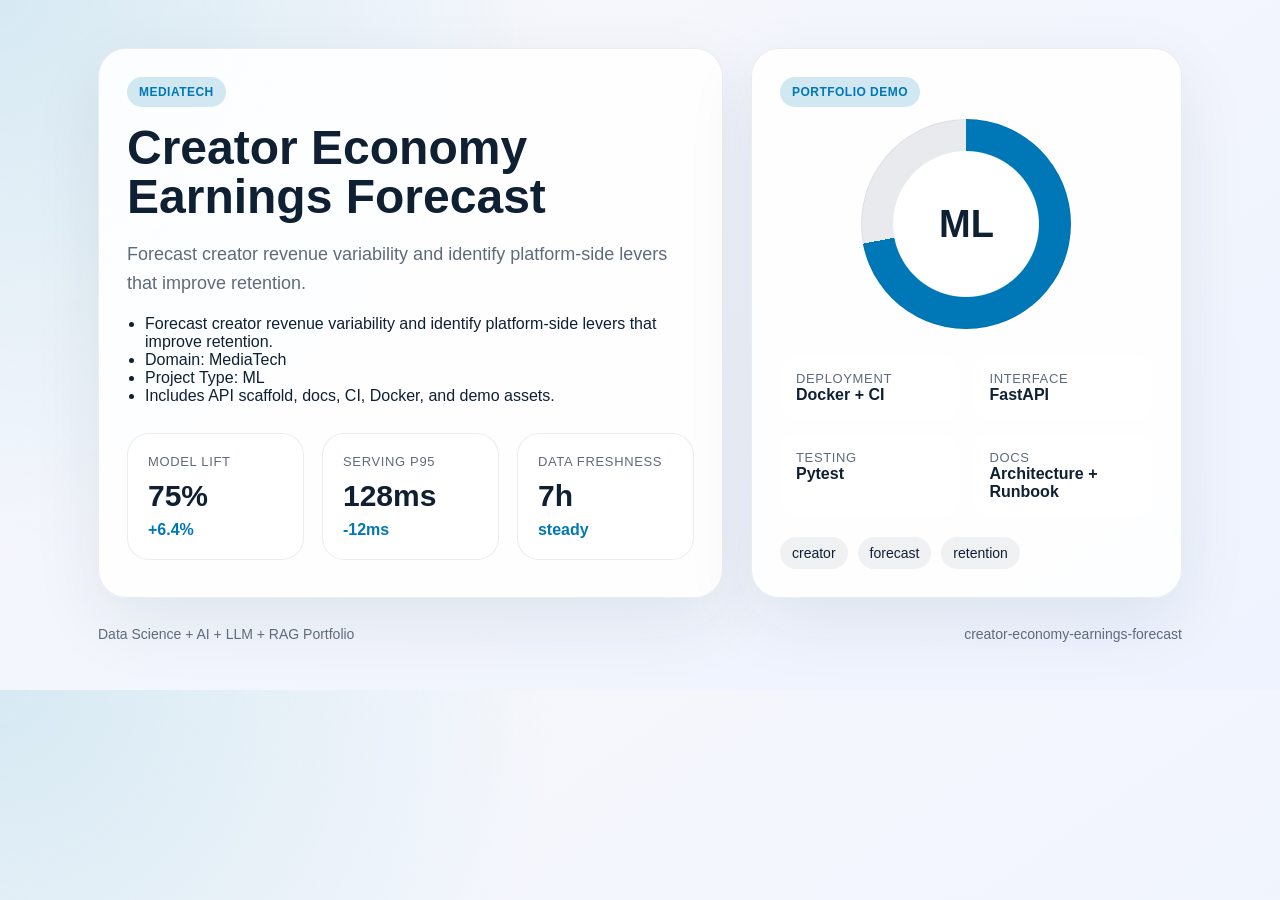
==== demo/index.html @ 2a07b295 "Publish production-ready portfolio project" ====
<!doctype html>
        <html lang="en">
        <head>
          <meta charset="utf-8">
          <meta name="viewport" content="width=device-width, initial-scale=1">
          <title>Creator Economy Earnings Forecast</title>
          <style>
            :root {
              --accent: #0077b6;
              --ink: #102033;
              --muted: #5f6b7a;
              --card: rgba(255,255,255,0.88);
              --bg-1: #f7f8fb;
              --bg-2: #eef3ff;
            }
            * { box-sizing: border-box; }
            body {
              margin: 0;
              font-family: "Avenir Next", "Segoe UI", sans-serif;
              color: var(--ink);
              background:
                radial-gradient(circle at top left, color-mix(in srgb, var(--accent) 16%, white), transparent 38%),
                linear-gradient(145deg, var(--bg-1), var(--bg-2));
            }
            main {
              max-width: 1180px;
              margin: 0 auto;
              padding: 48px;
            }
            .hero {
              display: grid;
              grid-template-columns: 1.45fr 1fr;
              gap: 28px;
              align-items: stretch;
            }
            .panel {
              background: var(--card);
              border: 1px solid rgba(16, 32, 51, 0.08);
              border-radius: 28px;
              padding: 28px;
              box-shadow: 0 24px 70px rgba(16, 32, 51, 0.08);
            }
            .eyebrow {
              display: inline-flex;
              padding: 8px 12px;
              border-radius: 999px;
              background: color-mix(in srgb, var(--accent) 18%, white);
              color: var(--accent);
              font-weight: 700;
              letter-spacing: 0.04em;
              text-transform: uppercase;
              font-size: 12px;
            }
            h1 {
              font-size: 48px;
              line-height: 1.03;
              margin: 16px 0 18px;
            }
            p {
              color: var(--muted);
              font-size: 18px;
              line-height: 1.6;
              margin: 0 0 18px;
            }
            ul {
              margin: 18px 0 0;
              padding-left: 18px;
              color: var(--ink);
            }
            .cards {
              display: grid;
              grid-template-columns: repeat(3, 1fr);
              gap: 18px;
              margin-top: 28px;
            }
            .card {
              background: white;
              border-radius: 22px;
              padding: 20px;
              border: 1px solid rgba(16, 32, 51, 0.08);
            }
            .card span, .meta span {
              display: block;
              color: var(--muted);
              font-size: 13px;
              text-transform: uppercase;
              letter-spacing: 0.05em;
            }
            .card strong {
              display: block;
              font-size: 30px;
              margin: 10px 0 8px;
            }
            .card em {
              color: var(--accent);
              font-style: normal;
              font-weight: 700;
            }
            .visual {
              min-height: 100%;
              display: flex;
              flex-direction: column;
              justify-content: space-between;
            }
            .ring {
              width: 210px;
              height: 210px;
              margin: 12px auto 26px;
              border-radius: 50%;
              background:
                radial-gradient(circle closest-side, white 69%, transparent 70%),
                conic-gradient(var(--accent) 0 72%, rgba(16, 32, 51, 0.09) 72% 100%);
              display: grid;
              place-items: center;
              box-shadow: inset 0 0 0 1px rgba(16, 32, 51, 0.05);
            }
            .ring strong {
              font-size: 38px;
            }
            .meta {
              display: grid;
              grid-template-columns: repeat(2, 1fr);
              gap: 14px;
            }
            .meta article {
              background: white;
              border-radius: 18px;
              padding: 16px;
            }
            .tag-list {
              display: flex;
              flex-wrap: wrap;
              gap: 10px;
              list-style: none;
              padding: 0;
              margin: 20px 0 0;
            }
            .tag-list li {
              padding: 8px 12px;
              border-radius: 999px;
              background: rgba(16, 32, 51, 0.06);
              font-size: 14px;
            }
            .footer {
              margin-top: 28px;
              display: flex;
              justify-content: space-between;
              color: var(--muted);
              font-size: 14px;
            }
          </style>
        </head>
        <body>
          <main>
            <section class="hero">
              <div class="panel">
                <span class="eyebrow">MediaTech</span>
                <h1>Creator Economy Earnings Forecast</h1>
                <p>Forecast creator revenue variability and identify platform-side levers that improve retention.</p>
                <ul>
                  <li>Forecast creator revenue variability and identify platform-side levers that improve retention.</li><li>Domain: MediaTech</li><li>Project Type: ML</li><li>Includes API scaffold, docs, CI, Docker, and demo assets.</li>
                </ul>
                <div class="cards">
                  <article class='card'><span>Model Lift</span><strong>75%</strong><em>+6.4%</em></article>
<article class='card'><span>Serving P95</span><strong>128ms</strong><em>-12ms</em></article>
<article class='card'><span>Data Freshness</span><strong>7h</strong><em>steady</em></article>
                </div>
              </div>
              <div class="panel visual">
                <div>
                  <span class="eyebrow">Portfolio Demo</span>
                  <div class="ring"><strong>ML</strong></div>
                </div>
                <div class="meta">
                  <article><span>Deployment</span><strong>Docker + CI</strong></article>
                  <article><span>Interface</span><strong>FastAPI</strong></article>
                  <article><span>Testing</span><strong>Pytest</strong></article>
                  <article><span>Docs</span><strong>Architecture + Runbook</strong></article>
                </div>
                <ul class="tag-list"><li>creator</li><li>forecast</li><li>retention</li></ul>
              </div>
            </section>
            <div class="footer">
              <span>Data Science + AI + LLM + RAG Portfolio</span>
              <span>creator-economy-earnings-forecast</span>
            </div>
          </main>
        </body>
        </html>
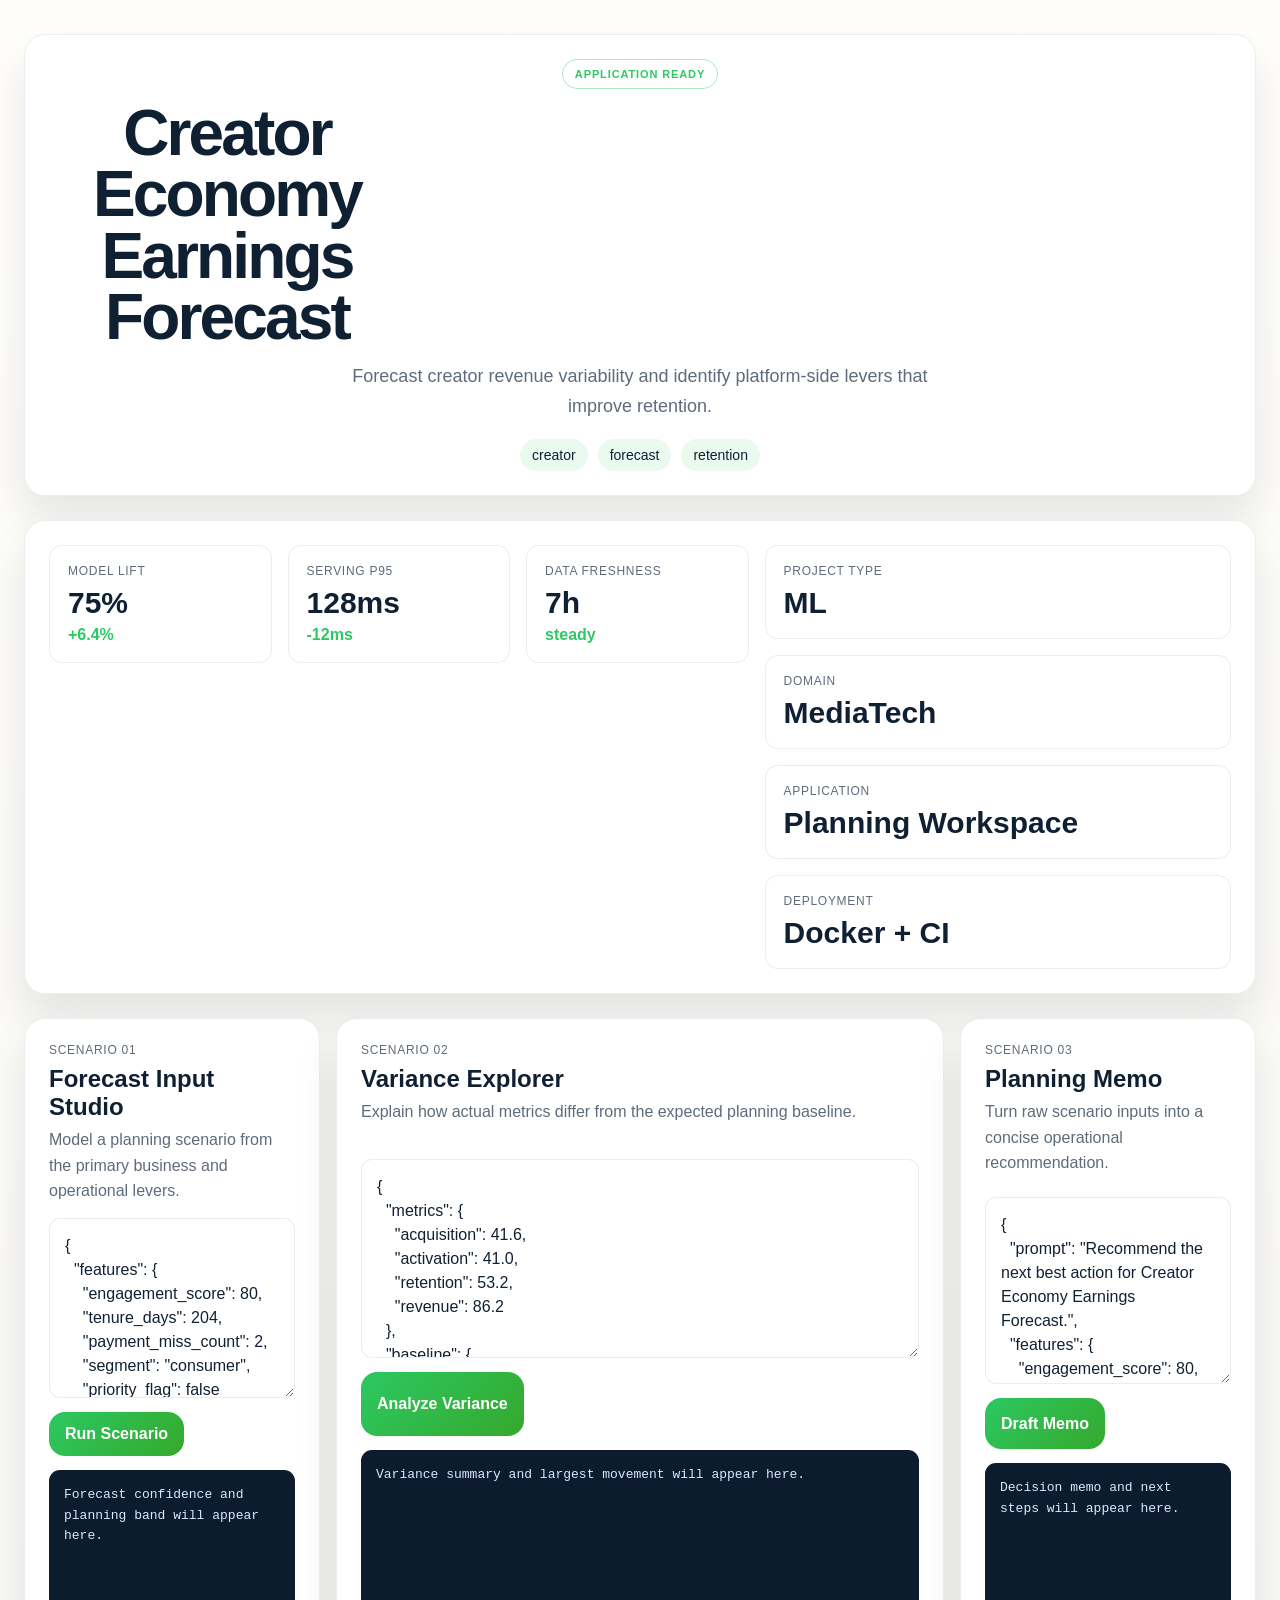
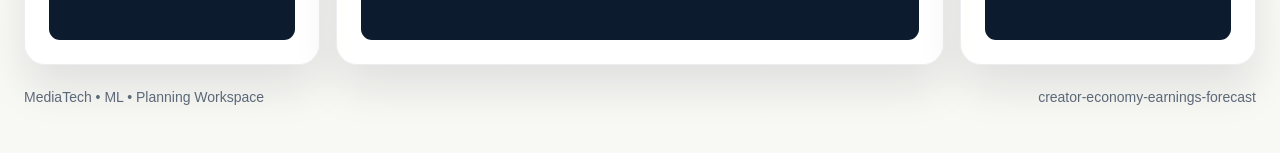
==== commit f8262d63: "Publish production-ready portfolio project" ====
--- a/demo/index.html
+++ b/demo/index.html
@@ -5,186 +5,110 @@
           <meta charset="utf-8">
           <meta name="viewport" content="width=device-width, initial-scale=1">
           <title>Creator Economy Earnings Forecast</title>
-          <style>
-            :root {
-              --accent: #0077b6;
-              --ink: #102033;
-              --muted: #5f6b7a;
-              --card: rgba(255,255,255,0.88);
-              --bg-1: #f7f8fb;
-              --bg-2: #eef3ff;
-            }
-            * { box-sizing: border-box; }
-            body {
-              margin: 0;
-              font-family: "Avenir Next", "Segoe UI", sans-serif;
-              color: var(--ink);
-              background:
-                radial-gradient(circle at top left, color-mix(in srgb, var(--accent) 16%, white), transparent 38%),
-                linear-gradient(145deg, var(--bg-1), var(--bg-2));
-            }
-            main {
-              max-width: 1180px;
-              margin: 0 auto;
-              padding: 48px;
-            }
-            .hero {
-              display: grid;
-              grid-template-columns: 1.45fr 1fr;
-              gap: 28px;
-              align-items: stretch;
-            }
-            .panel {
-              background: var(--card);
-              border: 1px solid rgba(16, 32, 51, 0.08);
-              border-radius: 28px;
-              padding: 28px;
-              box-shadow: 0 24px 70px rgba(16, 32, 51, 0.08);
-            }
-            .eyebrow {
-              display: inline-flex;
-              padding: 8px 12px;
-              border-radius: 999px;
-              background: color-mix(in srgb, var(--accent) 18%, white);
-              color: var(--accent);
-              font-weight: 700;
-              letter-spacing: 0.04em;
-              text-transform: uppercase;
-              font-size: 12px;
-            }
-            h1 {
-              font-size: 48px;
-              line-height: 1.03;
-              margin: 16px 0 18px;
-            }
-            p {
-              color: var(--muted);
-              font-size: 18px;
-              line-height: 1.6;
-              margin: 0 0 18px;
-            }
-            ul {
-              margin: 18px 0 0;
-              padding-left: 18px;
-              color: var(--ink);
-            }
-            .cards {
-              display: grid;
-              grid-template-columns: repeat(3, 1fr);
-              gap: 18px;
-              margin-top: 28px;
-            }
-            .card {
-              background: white;
-              border-radius: 22px;
-              padding: 20px;
-              border: 1px solid rgba(16, 32, 51, 0.08);
-            }
-            .card span, .meta span {
-              display: block;
-              color: var(--muted);
-              font-size: 13px;
-              text-transform: uppercase;
-              letter-spacing: 0.05em;
-            }
-            .card strong {
-              display: block;
-              font-size: 30px;
-              margin: 10px 0 8px;
-            }
-            .card em {
-              color: var(--accent);
-              font-style: normal;
-              font-weight: 700;
-            }
-            .visual {
-              min-height: 100%;
-              display: flex;
-              flex-direction: column;
-              justify-content: space-between;
-            }
-            .ring {
-              width: 210px;
-              height: 210px;
-              margin: 12px auto 26px;
-              border-radius: 50%;
-              background:
-                radial-gradient(circle closest-side, white 69%, transparent 70%),
-                conic-gradient(var(--accent) 0 72%, rgba(16, 32, 51, 0.09) 72% 100%);
-              display: grid;
-              place-items: center;
-              box-shadow: inset 0 0 0 1px rgba(16, 32, 51, 0.05);
-            }
-            .ring strong {
-              font-size: 38px;
-            }
-            .meta {
-              display: grid;
-              grid-template-columns: repeat(2, 1fr);
-              gap: 14px;
-            }
-            .meta article {
-              background: white;
-              border-radius: 18px;
-              padding: 16px;
-            }
-            .tag-list {
-              display: flex;
-              flex-wrap: wrap;
-              gap: 10px;
-              list-style: none;
-              padding: 0;
-              margin: 20px 0 0;
-            }
-            .tag-list li {
-              padding: 8px 12px;
-              border-radius: 999px;
-              background: rgba(16, 32, 51, 0.06);
-              font-size: 14px;
-            }
-            .footer {
-              margin-top: 28px;
-              display: flex;
-              justify-content: space-between;
-              color: var(--muted);
-              font-size: 14px;
-            }
-          </style>
+          <link rel="stylesheet" href="./styles.css">
         </head>
-        <body>
-          <main>
+        <body class="surface-paper">
+          <div class="page layout-board eyebrow-outline headline-compact modules-3 hero-align-center">
             <section class="hero">
-              <div class="panel">
-                <span class="eyebrow">MediaTech</span>
-                <h1>Creator Economy Earnings Forecast</h1>
-                <p>Forecast creator revenue variability and identify platform-side levers that improve retention.</p>
-                <ul>
-                  <li>Forecast creator revenue variability and identify platform-side levers that improve retention.</li><li>Domain: MediaTech</li><li>Project Type: ML</li><li>Includes API scaffold, docs, CI, Docker, and demo assets.</li>
+              <div class="panel hero-copy">
+                <span class="eyebrow" data-health>Planning Workspace</span>
+                <h1 id="project-title">Creator Economy Earnings Forecast</h1>
+                <p id="project-summary" class="lead">Forecast creator revenue variability and identify platform-side levers that improve retention.</p>
+                <ul id="project-tags" class="tag-list">
+                  <li>creator</li><li>forecast</li><li>retention</li>
                 </ul>
-                <div class="cards">
+              </div>
+              <div class="panel hero-side">
+                <div class="metric-grid">
                   <article class='card'><span>Model Lift</span><strong>75%</strong><em>+6.4%</em></article>
 <article class='card'><span>Serving P95</span><strong>128ms</strong><em>-12ms</em></article>
 <article class='card'><span>Data Freshness</span><strong>7h</strong><em>steady</em></article>
                 </div>
-              </div>
-              <div class="panel visual">
-                <div>
-                  <span class="eyebrow">Portfolio Demo</span>
-                  <div class="ring"><strong>ML</strong></div>
+                <div class="mini-grid">
+                  <article class='mini-card'><span>Project Type</span><strong>ML</strong></article><article class='mini-card'><span>Domain</span><strong>MediaTech</strong></article><article class='mini-card'><span>Application</span><strong>Planning Workspace</strong></article><article class='mini-card'><span>Deployment</span><strong>Docker + CI</strong></article>
                 </div>
-                <div class="meta">
-                  <article><span>Deployment</span><strong>Docker + CI</strong></article>
-                  <article><span>Interface</span><strong>FastAPI</strong></article>
-                  <article><span>Testing</span><strong>Pytest</strong></article>
-                  <article><span>Docs</span><strong>Architecture + Runbook</strong></article>
-                </div>
-                <ul class="tag-list"><li>creator</li><li>forecast</li><li>retention</li></ul>
               </div>
             </section>
-            <div class="footer">
-              <span>Data Science + AI + LLM + RAG Portfolio</span>
+            <section class="app-grid">
+              <article class="panel module js-module span-normal">
+          <div class="module-header">
+            <span>Scenario 01</span>
+            <h2>Forecast Input Studio</h2>
+            <p>Model a planning scenario from the primary business and operational levers.</p>
+          </div>
+          <textarea class="js-input">{
+  &quot;features&quot;: {
+    &quot;engagement_score&quot;: 80,
+    &quot;tenure_days&quot;: 204,
+    &quot;payment_miss_count&quot;: 2,
+    &quot;segment&quot;: &quot;consumer&quot;,
+    &quot;priority_flag&quot;: false
+  }
+}</textarea>
+          <div class="button-row">
+            <button class="js-run" data-endpoint="/score" data-input-mode="json">Run Scenario</button>
+          </div>
+          <pre class="js-output">Forecast confidence and planning band will appear here.</pre>
+        </article>
+<article class="panel module js-module span-wide">
+          <div class="module-header">
+            <span>Scenario 02</span>
+            <h2>Variance Explorer</h2>
+            <p>Explain how actual metrics differ from the expected planning baseline.</p>
+          </div>
+          <textarea class="js-input">{
+  &quot;metrics&quot;: {
+    &quot;acquisition&quot;: 41.6,
+    &quot;activation&quot;: 41.0,
+    &quot;retention&quot;: 53.2,
+    &quot;revenue&quot;: 86.2
+  },
+  &quot;baseline&quot;: {
+    &quot;acquisition&quot;: 38.27,
+    &quot;activation&quot;: 37.72,
+    &quot;retention&quot;: 48.94,
+    &quot;revenue&quot;: 79.3
+  }
+}</textarea>
+          <div class="button-row">
+            <button class="js-run" data-endpoint="/analyze" data-input-mode="json">Analyze Variance</button>
+          </div>
+          <pre class="js-output">Variance summary and largest movement will appear here.</pre>
+        </article>
+<article class="panel module js-module span-normal">
+          <div class="module-header">
+            <span>Scenario 03</span>
+            <h2>Planning Memo</h2>
+            <p>Turn raw scenario inputs into a concise operational recommendation.</p>
+          </div>
+          <textarea class="js-input">{
+  &quot;prompt&quot;: &quot;Recommend the next best action for Creator Economy Earnings Forecast.&quot;,
+  &quot;features&quot;: {
+    &quot;engagement_score&quot;: 80,
+    &quot;tenure_days&quot;: 204,
+    &quot;payment_miss_count&quot;: 2,
+    &quot;segment&quot;: &quot;consumer&quot;,
+    &quot;priority_flag&quot;: false
+  },
+  &quot;metrics&quot;: {
+    &quot;acquisition&quot;: 41.6,
+    &quot;activation&quot;: 41.0,
+    &quot;retention&quot;: 53.2,
+    &quot;revenue&quot;: 86.2
+  }
+}</textarea>
+          <div class="button-row">
+            <button class="js-run" data-endpoint="/recommend" data-input-mode="json">Draft Memo</button>
+          </div>
+          <pre class="js-output">Decision memo and next steps will appear here.</pre>
+        </article>
+            </section>
+            <footer class="footer">
+              <span>MediaTech • ML • Planning Workspace</span>
               <span>creator-economy-earnings-forecast</span>
-            </div>
-          </main>
+            </footer>
+          </div>
+          <script id="bootstrap-data" type="application/json">{"project": {"slug": "creator-economy-earnings-forecast", "title": "Creator Economy Earnings Forecast", "project_type": "ml", "domain": "MediaTech", "summary": "Forecast creator revenue variability and identify platform-side levers that improve retention.", "tags": ["creator", "forecast", "retention"]}, "app_archetype": "planner", "ui_profile": {"layout": "board", "surface": "paper", "font_stack": "\"Manrope\", \"Segoe UI\", sans-serif", "radius": 21, "shadow": 43, "eyebrow_style": "outline", "module_columns": 3, "hero_align": "center", "headline_mode": "compact"}, "app_modules": [{"label": "Scenario 01", "title": "Forecast Input Studio", "description": "Model a planning scenario from the primary business and operational levers.", "endpoint": "/score", "input_mode": "json", "cta": "Run Scenario", "prefill": "{\n  \"features\": {\n    \"engagement_score\": 80,\n    \"tenure_days\": 204,\n    \"payment_miss_count\": 2,\n    \"segment\": \"consumer\",\n    \"priority_flag\": false\n  }\n}", "hint": "Forecast confidence and planning band will appear here.", "span": "normal"}, {"label": "Scenario 02", "title": "Variance Explorer", "description": "Explain how actual metrics differ from the expected planning baseline.", "endpoint": "/analyze", "input_mode": "json", "cta": "Analyze Variance", "prefill": "{\n  \"metrics\": {\n    \"acquisition\": 41.6,\n    \"activation\": 41.0,\n    \"retention\": 53.2,\n    \"revenue\": 86.2\n  },\n  \"baseline\": {\n    \"acquisition\": 38.27,\n    \"activation\": 37.72,\n    \"retention\": 48.94,\n    \"revenue\": 79.3\n  }\n}", "hint": "Variance summary and largest movement will appear here.", "span": "wide"}, {"label": "Scenario 03", "title": "Planning Memo", "description": "Turn raw scenario inputs into a concise operational recommendation.", "endpoint": "/recommend", "input_mode": "json", "cta": "Draft Memo", "prefill": "{\n  \"prompt\": \"Recommend the next best action for Creator Economy Earnings Forecast.\",\n  \"features\": {\n    \"engagement_score\": 80,\n    \"tenure_days\": 204,\n    \"payment_miss_count\": 2,\n    \"segment\": \"consumer\",\n    \"priority_flag\": false\n  },\n  \"metrics\": {\n    \"acquisition\": 41.6,\n    \"activation\": 41.0,\n    \"retention\": 53.2,\n    \"revenue\": 86.2\n  }\n}", "hint": "Decision memo and next steps will appear here.", "span": "normal"}], "sample_features": {"engagement_score": 80, "tenure_days": 204, "payment_miss_count": 2, "segment": "consumer", "priority_flag": false}, "sample_metrics": {"acquisition": 41.6, "activation": 41.0, "retention": 53.2, "revenue": 86.2}, "knowledge_base": ["Creator Economy Earnings Forecast is positioned as a MediaTech starter that emphasizes fast iteration, clear documentation, and production-friendly interfaces.", "The primary value proposition is: Forecast creator revenue variability and identify platform-side levers that improve retention.", "Recommended operating model: ship a small API, add observability, validate outputs with stakeholder review, and monitor the top business KPI every week.", "Typical stakeholders include analytics, operations, product, and leadership teams working on creator, forecast, retention."], "dashboard_metrics": [{"label": "Model Lift", "value": "75%", "delta": "+6.4%"}, {"label": "Serving P95", "value": "128ms", "delta": "-12ms"}, {"label": "Data Freshness", "value": "7h", "delta": "steady"}]}</script>
+          <script src="./app.js"></script>
         </body>
         </html>
--- a/demo/styles.css
+++ b/demo/styles.css
@@ -0,0 +1,348 @@
+
+:root {
+  --accent: #2cc862;
+  --accent-2: #35a92c;
+  --accent-soft: color-mix(in srgb, var(--accent) 18%, white);
+  --radius: 21px;
+  --shadow-size: 43px;
+  --font-stack: "Manrope", "Segoe UI", sans-serif;
+  --bg: #f4f7fb;
+  --card: rgba(255, 255, 255, 0.86);
+  --line: rgba(16, 32, 51, 0.08);
+  --ink: #102033;
+  --muted: #5f6b7a;
+  --output-bg: #0d1b2e;
+  --output-ink: #dae8ff;
+}
+* { box-sizing: border-box; }
+html, body { margin: 0; min-height: 100%; }
+body {
+  font-family: var(--font-stack);
+  color: var(--ink);
+  background: linear-gradient(145deg, #f8fbff, var(--bg));
+}
+body.surface-mist {
+  --bg: #eef4fb;
+  background:
+    radial-gradient(circle at top left, color-mix(in srgb, var(--accent) 18%, white), transparent 34%),
+    linear-gradient(145deg, #fbfdff, var(--bg));
+}
+body.surface-aurora {
+  --bg: #edf1ff;
+  background:
+    radial-gradient(circle at 0% 0%, color-mix(in srgb, var(--accent) 22%, white), transparent 38%),
+    radial-gradient(circle at 100% 100%, color-mix(in srgb, var(--accent-2) 20%, white), transparent 28%),
+    linear-gradient(135deg, #f7f8ff, var(--bg));
+}
+body.surface-sand {
+  --bg: #f5efe8;
+  --card: rgba(255, 251, 246, 0.9);
+  background:
+    linear-gradient(135deg, rgba(255,255,255,0.82), rgba(245, 239, 232, 0.98)),
+    radial-gradient(circle at top right, color-mix(in srgb, var(--accent) 16%, white), transparent 32%);
+}
+body.surface-slate {
+  --bg: #ecf0f7;
+  --card: rgba(248, 250, 255, 0.88);
+  background:
+    linear-gradient(160deg, #f7f9fc, var(--bg)),
+    radial-gradient(circle at bottom left, color-mix(in srgb, var(--accent-2) 16%, white), transparent 34%);
+}
+body.surface-paper {
+  --bg: #f8f8f4;
+  --card: rgba(255,255,255,0.93);
+  background:
+    linear-gradient(180deg, #fffefb, var(--bg));
+}
+body.surface-ink {
+  --bg: #0f1726;
+  --card: rgba(15, 23, 38, 0.88);
+  --line: rgba(226, 238, 255, 0.1);
+  --ink: #f5f8ff;
+  --muted: #b4c0cf;
+  --output-bg: rgba(255,255,255,0.06);
+  --output-ink: #f5f8ff;
+  background:
+    radial-gradient(circle at top left, color-mix(in srgb, var(--accent) 28%, transparent), transparent 42%),
+    linear-gradient(145deg, #09111d, var(--bg));
+}
+.page {
+  max-width: 1360px;
+  margin: 0 auto;
+  padding: 34px 24px 48px;
+  display: grid;
+  gap: 24px;
+}
+.panel {
+  background: var(--card);
+  border: 1px solid var(--line);
+  border-radius: var(--radius);
+  box-shadow: 0 24px var(--shadow-size) rgba(16, 32, 51, 0.1);
+  backdrop-filter: blur(18px);
+}
+.hero {
+  display: grid;
+  gap: 24px;
+}
+.hero-copy,
+.hero-side,
+.module {
+  padding: 24px;
+}
+.eyebrow {
+  display: inline-flex;
+  align-items: center;
+  gap: 8px;
+  padding: 8px 12px;
+  border-radius: 999px;
+  background: var(--accent-soft);
+  color: var(--accent);
+  text-transform: uppercase;
+  letter-spacing: 0.08em;
+  font-size: 11px;
+  font-weight: 800;
+}
+.page.eyebrow-outline .eyebrow {
+  background: transparent;
+  border: 1px solid color-mix(in srgb, var(--accent) 40%, white);
+}
+.page.eyebrow-soft .eyebrow {
+  background: color-mix(in srgb, var(--accent) 12%, white);
+  color: color-mix(in srgb, var(--accent) 82%, black);
+}
+h1 {
+  margin: 14px 0 12px;
+  font-size: clamp(2.2rem, 5vw, 4.4rem);
+  line-height: 0.96;
+  letter-spacing: -0.045em;
+}
+.page.headline-compact h1 { max-width: 10ch; }
+.page.headline-tall h1 { line-height: 1.03; font-size: clamp(2.4rem, 5vw, 4.8rem); }
+.lead {
+  margin: 0;
+  font-size: 18px;
+  line-height: 1.68;
+  color: var(--muted);
+  max-width: 62ch;
+}
+.tag-list {
+  list-style: none;
+  display: flex;
+  flex-wrap: wrap;
+  gap: 10px;
+  margin: 18px 0 0;
+  padding: 0;
+}
+.tag-list li {
+  padding: 8px 12px;
+  border-radius: 999px;
+  background: color-mix(in srgb, var(--accent) 10%, white);
+  color: var(--ink);
+  font-size: 14px;
+}
+.hero-side {
+  display: grid;
+  gap: 16px;
+}
+.metric-grid,
+.mini-grid,
+.app-grid {
+  display: grid;
+  gap: 16px;
+}
+.card,
+.mini-card {
+  background: color-mix(in srgb, var(--card) 92%, white);
+  border: 1px solid var(--line);
+  border-radius: calc(var(--radius) - 8px);
+  padding: 18px;
+}
+.card span,
+.mini-card span,
+.module-header span {
+  display: block;
+  color: var(--muted);
+  text-transform: uppercase;
+  letter-spacing: 0.06em;
+  font-size: 12px;
+}
+.card strong,
+.mini-card strong {
+  display: block;
+  margin-top: 8px;
+  font-size: 30px;
+}
+.card em {
+  display: inline-block;
+  margin-top: 6px;
+  font-style: normal;
+  color: var(--accent);
+  font-weight: 700;
+}
+.module {
+  display: grid;
+  gap: 14px;
+}
+.module-header h2 {
+  margin: 8px 0 6px;
+  font-size: 24px;
+}
+.module-header p {
+  margin: 0;
+  color: var(--muted);
+  line-height: 1.6;
+}
+textarea,
+button {
+  font: inherit;
+}
+textarea {
+  width: 100%;
+  min-height: 180px;
+  resize: vertical;
+  border: 1px solid var(--line);
+  border-radius: calc(var(--radius) - 10px);
+  padding: 15px;
+  background: rgba(255,255,255,0.82);
+  color: var(--ink);
+  line-height: 1.5;
+}
+body.surface-ink textarea {
+  background: rgba(255,255,255,0.05);
+}
+.module-input-text {
+  min-height: 110px;
+}
+.button-row {
+  display: flex;
+  flex-wrap: wrap;
+  gap: 10px;
+}
+button {
+  border: 0;
+  border-radius: 16px;
+  background: linear-gradient(135deg, var(--accent), var(--accent-2));
+  color: white;
+  padding: 13px 16px;
+  font-weight: 700;
+  cursor: pointer;
+}
+pre {
+  margin: 0;
+  white-space: pre-wrap;
+  word-break: break-word;
+  background: var(--output-bg);
+  color: var(--output-ink);
+  border-radius: calc(var(--radius) - 10px);
+  padding: 15px;
+  min-height: 170px;
+  line-height: 1.58;
+  font-size: 13px;
+  overflow: auto;
+}
+.footer {
+  display: flex;
+  justify-content: space-between;
+  color: var(--muted);
+  font-size: 14px;
+}
+.page.layout-horizon .hero {
+  grid-template-columns: 1.45fr 1fr;
+  align-items: stretch;
+}
+.page.layout-horizon.modules-2 .app-grid,
+.page.layout-horizon.modules-3 .app-grid {
+  grid-template-columns: repeat(3, minmax(0, 1fr));
+}
+.page.layout-rail .hero {
+  grid-template-columns: 0.92fr 1.08fr;
+}
+.page.layout-rail .hero-copy {
+  padding-top: 34px;
+}
+.page.layout-rail .app-grid {
+  grid-template-columns: repeat(2, minmax(0, 1fr));
+}
+.page.layout-folio .hero {
+  grid-template-columns: 1fr;
+}
+.page.layout-folio .hero-copy {
+  text-align: center;
+}
+.page.layout-folio .lead {
+  margin-inline: auto;
+}
+.page.layout-folio .tag-list {
+  justify-content: center;
+}
+.page.layout-folio .metric-grid {
+  grid-template-columns: repeat(3, minmax(0, 1fr));
+}
+.page.layout-folio .mini-grid {
+  grid-template-columns: repeat(4, minmax(0, 1fr));
+}
+.page.layout-folio .app-grid {
+  grid-template-columns: repeat(2, minmax(0, 1fr));
+}
+.page.layout-board .hero {
+  grid-template-columns: 1fr;
+}
+.page.layout-board .hero-side {
+  grid-template-columns: 1.2fr 0.8fr;
+  align-items: start;
+}
+.page.layout-board .metric-grid {
+  grid-template-columns: repeat(3, minmax(0, 1fr));
+}
+.page.layout-board .app-grid {
+  grid-template-columns: repeat(4, minmax(0, 1fr));
+}
+.page.layout-stack .hero {
+  grid-template-columns: 1fr;
+}
+.page.layout-stack .hero-side {
+  grid-template-columns: repeat(2, minmax(0, 1fr));
+}
+.page.layout-stack .app-grid {
+  grid-template-columns: repeat(3, minmax(0, 1fr));
+}
+.page.layout-console .hero {
+  grid-template-columns: 1.1fr 0.9fr;
+}
+.page.layout-console .panel,
+.page.layout-console .card,
+.page.layout-console .mini-card {
+  border-radius: 18px;
+}
+.page.modules-2 .app-grid {
+  grid-template-columns: repeat(2, minmax(0, 1fr));
+}
+.module.span-wide {
+  grid-column: span 2;
+}
+.hero-align-center .hero-copy {
+  text-align: center;
+}
+.hero-align-center .lead,
+.hero-align-center .tag-list {
+  margin-inline: auto;
+  justify-content: center;
+}
+@media (max-width: 1120px) {
+  .page.layout-horizon .hero,
+  .page.layout-rail .hero,
+  .page.layout-console .hero,
+  .page.layout-board .hero-side,
+  .page.layout-folio .mini-grid,
+  .page.layout-stack .hero-side,
+  .page.modules-2 .app-grid,
+  .page.layout-board .app-grid,
+  .page.layout-stack .app-grid,
+  .page.layout-horizon.modules-3 .app-grid,
+  .page.layout-folio .app-grid {
+    grid-template-columns: 1fr;
+  }
+  .module.span-wide {
+    grid-column: auto;
+  }
+}
